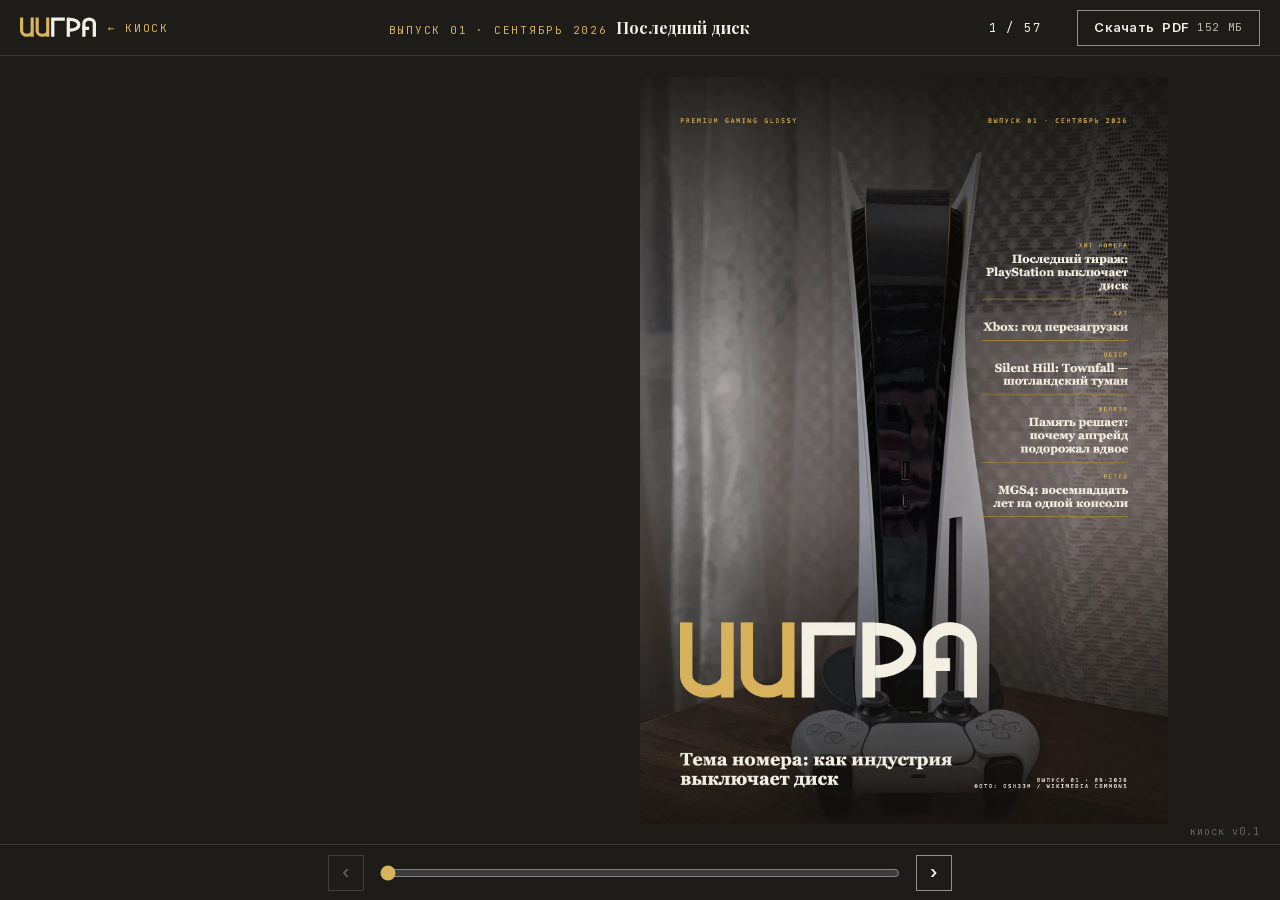
==== read.html @ 0177d6cd "Publish issue 01: Последний диск" ====
<!doctype html>
<html lang="ru">
<head>
  <meta charset="utf-8">
  <meta name="viewport" content="width=device-width, initial-scale=1">
  <title>ИИГРА — листать номер</title>
  <meta name="theme-color" content="#1E1C18">
  <link rel="stylesheet" href="assets/kiosk.css">
</head>
<body class="reader on-dark">
  <header class="bar bar--top">
    <a class="home" href="./" aria-label="Назад в киоск">
      <svg class="logo logo--iigra" viewBox="0.25 -8.25 395.5 116.5" role="img" aria-label="ИИГРА">
        <g class="logo-ai">
          <path d="M8.5 0 V70 A27.5 21.8 0 0 0 63.5 70 M63.5 0 V100"/>
          <path d="M89.5 0 V70 A27.5 21.8 0 0 0 144.5 70 M144.5 0 V100"/>
        </g>
        <g class="logo-ink">
          <path d="M170.75 100 V8.5 H233.75"/>
          <path d="M251.75 0 V100"/>
          <path d="M260.25 8.75 A46 28.25 0 0 1 260.25 65.25"/>
          <path d="M332.75 100 V30 A27.25 21.8 0 0 1 387.25 30 V100"/>
          <path d="M324.5 56 H360"/>
        </g>
      </svg>
      <span class="home-back mono">← Киоск</span>
    </a>
    <div class="bar-title"><span class="mono" id="issue-label"></span><b id="issue-title"></b></div>
    <span class="counter mono" id="counter"></span>
    <a class="btn" id="pdf" href="#" download><span class="lbl">Скачать</span> PDF <small id="pdf-size"></small></a>
  </header>

  <main class="stage" id="stage">
    <div class="book" id="book"></div>
    <span class="ver">киоск v0.1</span>
  </main>

  <footer class="bar bar--bottom">
    <button class="btn nav-btn" id="prev" aria-label="Предыдущая страница">‹</button>
    <input class="scrub" id="scrub" type="range" min="1" value="1" aria-label="Перейти к полосе">
    <button class="btn nav-btn" id="next" aria-label="Следующая страница">›</button>
  </footer>

  <script src="vendor/page-flip/page-flip.browser.js"></script>
  <script src="assets/reader.js"></script>
</body>
</html>
---- assets/kiosk.css ----
/* ИИГРА · киоск. Palette and type from style/brand.md — no new colors. */
@import url("fonts/fonts.css");

:root {
  --ink: #14120E;
  --paper: #F4EFE3;
  --paper-dim: #E9E1CE;
  --gold: #B8912F;
  --gold-bright: #D8B25C;
  --grey: #6E6759;
  --line: rgba(20, 18, 14, .25);
  --desk: #1E1C18;
  --font-display: "Playfair Display", Georgia, serif;
  --font-text: "Inter", "Helvetica Neue", sans-serif;
  --font-mono: "JetBrains Mono", Menlo, monospace;
  --gutter: 32px;
}

* { margin: 0; padding: 0; box-sizing: border-box; }
html { -webkit-text-size-adjust: 100%; }
body { font-family: var(--font-text); background: var(--paper); color: var(--ink); }
a { color: inherit; }
img { display: block; }

/* ---------- Logo (canonical paths from style/brand/logotypes/) ---------- */
.logo { display: block; height: auto; }
.logo g, .logo path, .logo rect { fill: none; stroke-linecap: butt; stroke-linejoin: miter; }
.logo--iigra .logo-ai { stroke: var(--gold); stroke-width: 16.5; }
.logo--iigra .logo-ink { stroke: var(--ink); stroke-width: 17; }
.logo--aiplay .logo-ai { stroke: var(--gold); stroke-width: 17; }
.logo--aiplay .logo-ai-fill { fill: var(--gold); }
.logo--aiplay .logo-ink { stroke: var(--ink); stroke-width: 17; }
.on-dark .logo--iigra .logo-ai, .on-dark .logo--aiplay .logo-ai { stroke: var(--gold-bright); }
.on-dark .logo--aiplay .logo-ai-fill { fill: var(--gold-bright); }
.on-dark .logo--iigra .logo-ink, .on-dark .logo--aiplay .logo-ink { stroke: var(--paper); }

/* ---------- Shared bits ---------- */
.wrap { max-width: 1240px; margin: 0 auto; padding: 0 var(--gutter); }
.mono { font-family: var(--font-mono); font-size: 11px; letter-spacing: .16em; text-transform: uppercase; }
.ver { font-family: var(--font-mono); font-size: 10px; letter-spacing: .1em; color: var(--grey); }

.btn {
  display: inline-flex; align-items: center; justify-content: center; gap: 8px;
  height: 40px; padding: 0 16px;
  font: 600 13px/1 var(--font-text); letter-spacing: .02em; text-decoration: none;
  border: 1.5px solid var(--ink); border-radius: 0; cursor: pointer;
  background: transparent; color: var(--ink); white-space: nowrap;
  transition: background .15s, color .15s, border-color .15s;
}
.btn--solid { background: var(--ink); color: var(--paper); }
.btn:hover { background: var(--gold); border-color: var(--gold); color: var(--ink); }
.btn small { font: 400 11px/1 var(--font-mono); letter-spacing: .06em; opacity: .75; }
.btn:focus-visible, .cover-link:focus-visible { outline: 2px solid var(--gold); outline-offset: 3px; }

/* ---------- Shelf page ---------- */
.strap {
  display: flex; justify-content: space-between; gap: 16px;
  padding: 14px 0; border-bottom: 1px solid var(--ink); color: var(--gold);
}
.masthead { display: flex; align-items: flex-end; justify-content: space-between; gap: 32px; padding: 48px 0 40px; }
.masthead .logo { width: clamp(220px, 34vw, 420px); }
.masthead-copy { max-width: 360px; text-align: right; }
.tagline { font: italic 400 22px/1.3 var(--font-display); }
.lede { margin-top: 10px; font-size: 14px; line-height: 1.55; color: var(--grey); }

.rubric {
  display: flex; align-items: center; gap: 16px; color: var(--gold);
  margin-bottom: 36px;
}
.rubric::after { content: ""; flex: 1; height: 1px; background: var(--line); }

/* The shelf: covers stand on an ink ledge that runs the full width of every row. */
.shelf {
  --cover-w: 260px;
  --cover-h: calc(var(--cover-w) * var(--page-ratio, 1.4142)); /* h/w, set from issues.json */
  --ledge: 14px;
  --cap-h: 212px;
  --row-h: calc(var(--cover-h) + var(--ledge) + var(--cap-h));
  display: grid;
  grid-template-columns: repeat(auto-fill, var(--cover-w));
  grid-auto-rows: var(--row-h);
  column-gap: 56px;
  background:
    linear-gradient(to bottom,
      transparent var(--cover-h),
      var(--ink) var(--cover-h),
      var(--ink) calc(var(--cover-h) + var(--ledge)),
      rgba(20, 18, 14, .14) calc(var(--cover-h) + var(--ledge)),
      transparent calc(var(--cover-h) + var(--ledge) + 18px)) 0 0 / 100% var(--row-h) repeat-y;
  margin: 0 calc(-1 * var(--gutter));
  padding: 0 var(--gutter);
}
.issue { display: flex; flex-direction: column; min-width: 0; }
.cover-link {
  position: relative; display: block; height: var(--cover-h);
  box-shadow: 0 2px 3px rgba(20, 18, 14, .25), 0 18px 32px -14px rgba(20, 18, 14, .55);
  transform-origin: 50% 100%; transition: transform .25s ease, box-shadow .25s ease;
}
.cover-link:hover { transform: translateY(-6px) rotate(-1deg); box-shadow: 0 2px 3px rgba(20, 18, 14, .25), 0 28px 40px -16px rgba(20, 18, 14, .6); }
.cover-link img { width: 100%; height: 100%; object-fit: cover; background: var(--desk); }
.badge {
  position: absolute; top: 14px; left: -6px; padding: 5px 10px 5px 12px;
  background: var(--gold); color: var(--ink);
  font: 700 10px/1 var(--font-mono); letter-spacing: .16em;
}
.caption { height: var(--cap-h); padding-top: calc(var(--ledge) + 22px); display: flex; flex-direction: column; }
.caption .mono { color: var(--gold); }
.issue-title {
  margin-top: 8px; font: 900 26px/1.1 var(--font-display);
  display: -webkit-box; -webkit-line-clamp: 2; -webkit-box-orient: vertical; overflow: hidden;
}
.issue-theme { margin-top: 6px; font-size: 13px; line-height: 1.45; color: var(--grey);
  display: -webkit-box; -webkit-line-clamp: 2; -webkit-box-orient: vertical; overflow: hidden; }
.issue-meta { margin-top: 10px; color: var(--grey); font-size: 10px; }
.issue-actions { margin-top: auto; display: flex; gap: 8px; }
.issue-actions .btn { flex: 1; padding: 0 10px; }

.footer { margin-top: 72px; border-top: 1px solid var(--ink); padding: 28px 0 40px; }
.footer-row { display: flex; align-items: flex-end; justify-content: space-between; gap: 32px; }
.footer .logo { width: 112px; flex: none; }
.disclaimer { max-width: 620px; font-size: 12px; line-height: 1.55; color: var(--grey); }
.footer .ver { margin-top: 18px; }

.empty { padding: 48px 0; color: var(--grey); }

@media (max-width: 760px) {
  :root { --gutter: 16px; }
  .masthead { flex-direction: column; align-items: flex-start; padding: 32px 0 28px; gap: 20px; }
  .masthead .logo { width: min(300px, 78vw); }
  .masthead-copy { text-align: left; }
  .tagline { font-size: 19px; }
  .strap .hide-sm { display: none; }
  .shelf { --cover-w: min(300px, calc(100vw - 2 * var(--gutter))); justify-content: center; }
  .footer-row { flex-direction: column; align-items: flex-start; }
}

/* ---------- Reader page ---------- */
.reader { background: var(--desk); color: var(--paper); height: 100vh; height: 100dvh; overflow: hidden;
  display: grid; grid-template-rows: 56px minmax(0, 1fr) 56px; grid-template-columns: minmax(0, 1fr); }
.bar { display: flex; align-items: center; gap: 16px; padding: 0 20px; }
.bar--top { border-bottom: 1px solid rgba(244, 239, 227, .12); }
.bar--bottom { border-top: 1px solid rgba(244, 239, 227, .12); justify-content: center; }
.home { display: flex; align-items: center; gap: 12px; text-decoration: none; flex: none; }
.home .logo { width: 76px; }
.home-back { color: var(--gold-bright); }
.bar-title { flex: 1; min-width: 0; text-align: center; overflow: hidden; white-space: nowrap; text-overflow: ellipsis; }
.bar-title b { font: 700 16px var(--font-display); letter-spacing: 0; text-transform: none; margin-left: 8px; color: var(--paper); }
.bar-title .mono { color: var(--gold-bright); }
.reader .btn { border-color: rgba(244, 239, 227, .55); color: var(--paper); height: 36px; }
.reader .btn:hover { background: var(--gold-bright); border-color: var(--gold-bright); color: var(--ink); }
.counter { min-width: 92px; text-align: center; color: var(--paper); font-size: 12px; }
.nav-btn { width: 36px; padding: 0; font-size: 18px; }
.nav-btn:disabled { opacity: .3; cursor: default; background: transparent; color: var(--paper); border-color: rgba(244, 239, 227, .55); }
.scrub { width: min(520px, 50vw); accent-color: var(--gold-bright); }

.stage { position: relative; display: flex; align-items: center; justify-content: center; min-width: 0; min-height: 0; overflow: hidden; padding: 20px; }
.book { flex: none; }
.book .pg { background: var(--paper); overflow: hidden; }
.book .pg img { width: 100%; height: 100%; object-fit: fill; }
.book .pg .ph {
  position: absolute; inset: 0; display: flex; align-items: center; justify-content: center;
  font: 400 11px var(--font-mono); letter-spacing: .16em; color: var(--grey); background: var(--paper-dim);
}
.book .pg.is-loaded .ph { display: none; }
.book .pg--blank { background: var(--paper); }
.reader .ver { position: absolute; right: 20px; bottom: 6px; color: rgba(244, 239, 227, .35); }

@media (max-width: 760px) {
  .reader { grid-template-rows: 52px minmax(0, 1fr) 52px; }
  .bar { padding: 0 12px; gap: 10px; }
  .home .logo { width: 60px; }
  .home-back, .bar-title, .btn .lbl { display: none; }
  .bar--top { justify-content: space-between; }
  .stage { padding: 12px; }
  .scrub { width: auto; flex: 1; }
}
/* autoSize is off: the wrapper takes the book's explicit size instead of a padding ratio. */
.book .stf__wrapper { height: 100%; }
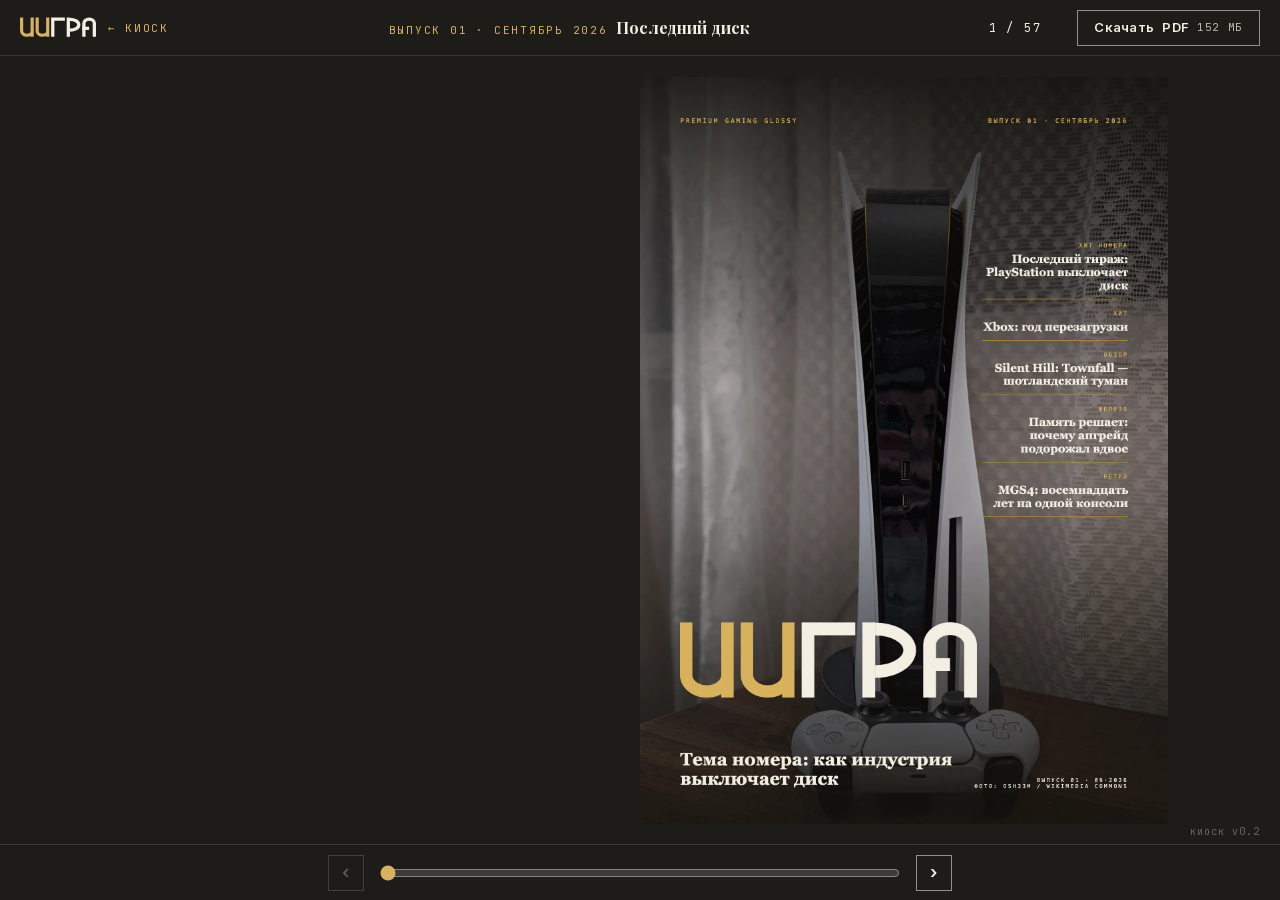
==== commit 72348495: "Update kiosk" ====
--- a/read.html
+++ b/read.html
@@ -32,7 +32,7 @@
 
   <main class="stage" id="stage">
     <div class="book" id="book"></div>
-    <span class="ver">киоск v0.1</span>
+    <span class="ver">киоск v0.2</span>
   </main>
 
   <footer class="bar bar--bottom">
--- a/assets/kiosk.css
+++ b/assets/kiosk.css
@@ -120,6 +120,8 @@
 .footer .logo { width: 112px; flex: none; }
 .disclaimer { max-width: 620px; font-size: 12px; line-height: 1.55; color: var(--grey); }
 .footer .ver { margin-top: 18px; }
+.ver a { color: var(--gold); text-decoration: underline 1px; text-underline-offset: 3px; padding: 8px 0; } /* padding: bigger tap target, no layout shift */
+.ver a:hover { color: var(--ink); }
 
 .empty { padding: 48px 0; color: var(--grey); }
 
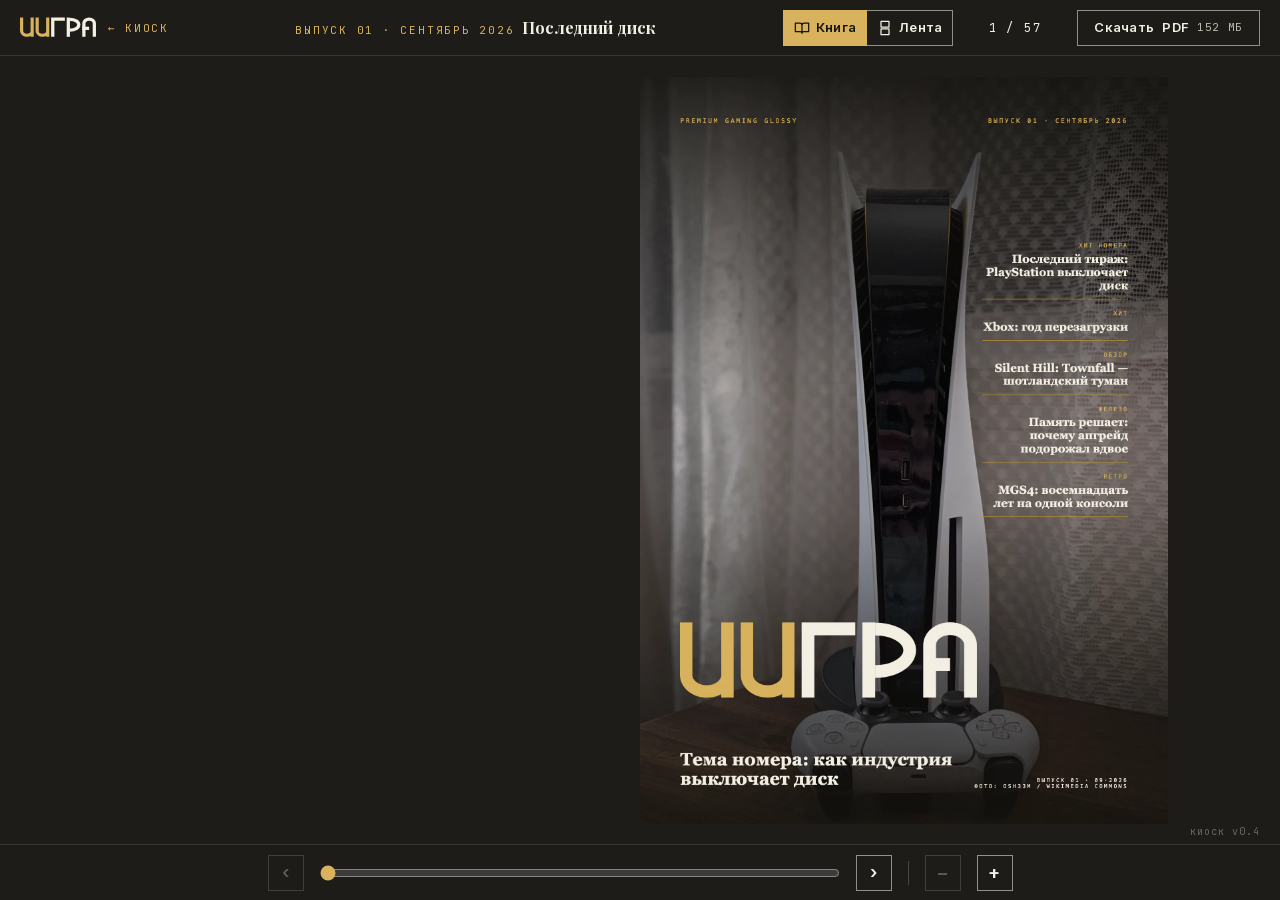
==== commit 5fe409dd: "Update kiosk" ====
--- a/read.html
+++ b/read.html
@@ -26,19 +26,32 @@
       <span class="home-back mono">← Киоск</span>
     </a>
     <div class="bar-title"><span class="mono" id="issue-label"></span><b id="issue-title"></b></div>
+    <div class="view-switch" role="group" aria-label="Режим чтения">
+      <button class="btn view-btn" id="view-book" aria-pressed="true" title="Листать как журнал">
+        <svg viewBox="0 0 18 18" aria-hidden="true"><path d="M1.5 3.5h5a2.5 2.5 0 0 1 2.5 2.5v9a2 2 0 0 0-2-2H1.5z M16.5 3.5h-5A2.5 2.5 0 0 0 9 6v9a2 2 0 0 1 2-2h5.5z"/></svg>
+        <span class="lbl">Книга</span>
+      </button>
+      <button class="btn view-btn" id="view-scroll" aria-pressed="false" title="Читать лентой сверху вниз">
+        <svg viewBox="0 0 18 18" aria-hidden="true"><path d="M4.5 1.5h9v6.5h-9z M4.5 10h9v6.5h-9z"/></svg>
+        <span class="lbl">Лента</span>
+      </button>
+    </div>
     <span class="counter mono" id="counter"></span>
     <a class="btn" id="pdf" href="#" download><span class="lbl">Скачать</span> PDF <small id="pdf-size"></small></a>
   </header>
 
   <main class="stage" id="stage">
     <div class="book" id="book"></div>
-    <span class="ver">киоск v0.2</span>
+    <span class="ver">киоск v0.4</span>
   </main>
 
   <footer class="bar bar--bottom">
     <button class="btn nav-btn" id="prev" aria-label="Предыдущая страница">‹</button>
     <input class="scrub" id="scrub" type="range" min="1" value="1" aria-label="Перейти к полосе">
     <button class="btn nav-btn" id="next" aria-label="Следующая страница">›</button>
+    <span class="bar-sep" aria-hidden="true"></span>
+    <button class="btn nav-btn" id="zoom-out" aria-label="Уменьшить">−</button>
+    <button class="btn nav-btn" id="zoom-in" aria-label="Увеличить">+</button>
   </footer>
 
   <script src="vendor/page-flip/page-flip.browser.js"></script>
--- a/assets/kiosk.css
+++ b/assets/kiosk.css
@@ -48,7 +48,6 @@
   transition: background .15s, color .15s, border-color .15s;
 }
 .btn--solid { background: var(--ink); color: var(--paper); }
-.btn:hover { background: var(--gold); border-color: var(--gold); color: var(--ink); }
 .btn small { font: 400 11px/1 var(--font-mono); letter-spacing: .06em; opacity: .75; }
 .btn:focus-visible, .cover-link:focus-visible { outline: 2px solid var(--gold); outline-offset: 3px; }
 
@@ -96,7 +95,6 @@
   box-shadow: 0 2px 3px rgba(20, 18, 14, .25), 0 18px 32px -14px rgba(20, 18, 14, .55);
   transform-origin: 50% 100%; transition: transform .25s ease, box-shadow .25s ease;
 }
-.cover-link:hover { transform: translateY(-6px) rotate(-1deg); box-shadow: 0 2px 3px rgba(20, 18, 14, .25), 0 28px 40px -16px rgba(20, 18, 14, .6); }
 .cover-link img { width: 100%; height: 100%; object-fit: cover; background: var(--desk); }
 .badge {
   position: absolute; top: 14px; left: -6px; padding: 5px 10px 5px 12px;
@@ -121,7 +119,6 @@
 .disclaimer { max-width: 620px; font-size: 12px; line-height: 1.55; color: var(--grey); }
 .footer .ver { margin-top: 18px; }
 .ver a { color: var(--gold); text-decoration: underline 1px; text-underline-offset: 3px; padding: 8px 0; } /* padding: bigger tap target, no layout shift */
-.ver a:hover { color: var(--ink); }
 
 .empty { padding: 48px 0; color: var(--grey); }
 
@@ -149,10 +146,9 @@
 .bar-title b { font: 700 16px var(--font-display); letter-spacing: 0; text-transform: none; margin-left: 8px; color: var(--paper); }
 .bar-title .mono { color: var(--gold-bright); }
 .reader .btn { border-color: rgba(244, 239, 227, .55); color: var(--paper); height: 36px; }
-.reader .btn:hover { background: var(--gold-bright); border-color: var(--gold-bright); color: var(--ink); }
 .counter { min-width: 92px; text-align: center; color: var(--paper); font-size: 12px; }
 .nav-btn { width: 36px; padding: 0; font-size: 18px; }
-.nav-btn:disabled { opacity: .3; cursor: default; background: transparent; color: var(--paper); border-color: rgba(244, 239, 227, .55); }
+.reader .btn:disabled { opacity: .3; cursor: default; background: transparent; color: var(--paper); border-color: rgba(244, 239, 227, .55); }
 .scrub { width: min(520px, 50vw); accent-color: var(--gold-bright); }
 
 .stage { position: relative; display: flex; align-items: center; justify-content: center; min-width: 0; min-height: 0; overflow: hidden; padding: 20px; }
@@ -165,7 +161,33 @@
 }
 .book .pg.is-loaded .ph { display: none; }
 .book .pg--blank { background: var(--paper); }
-.reader .ver { position: absolute; right: 20px; bottom: 6px; color: rgba(244, 239, 227, .35); }
+/* Reading mode switch (top bar): book / scroll. */
+.view-switch { display: flex; flex: none; }
+.reader .view-btn { gap: 6px; padding: 0 10px; }
+.reader .view-btn + .view-btn { border-left-width: 0; }
+.view-btn svg { width: 16px; height: 16px; fill: none; stroke: currentColor; stroke-width: 1.4; stroke-linejoin: round; }
+.reader .view-btn[aria-pressed="true"] { background: var(--gold-bright); border-color: var(--gold-bright); color: var(--ink); }
+
+/* Scroll view: every page in one column, scrolled natively; width set by reader.js (+/− zoom). */
+.scroll { position: absolute; inset: 0; overflow: auto; overscroll-behavior: contain; padding: 20px 0 32px; outline: none; }
+.scroll-col { margin: 0 auto; display: flex; flex-direction: column; gap: 16px; }
+.sp { position: relative; flex: none; aspect-ratio: var(--page-ar); background: var(--paper-dim); }
+.sp img { position: absolute; inset: 0; width: 100%; height: 100%; }
+.sp .ph { position: absolute; inset: 0; display: flex; align-items: center; justify-content: center;
+  font: 400 11px var(--font-mono); letter-spacing: .16em; color: var(--grey); }
+.sp.is-loaded .ph { display: none; }
+
+.bar-sep { width: 1px; height: 24px; background: rgba(244, 239, 227, .2); }
+
+/* Zoom layer over the stage (reader.js): the visible page(s) at full resolution, panned and scaled. */
+.zoom { position: absolute; inset: 0; z-index: 5; overflow: hidden; background: var(--desk);
+  touch-action: none; cursor: grab; user-select: none; -webkit-user-select: none; }
+.zoom.is-dragging { cursor: grabbing; }
+.zoom-sheet { position: absolute; left: 0; top: 0; display: flex; transform-origin: 0 0; background: var(--paper); }
+.zoom-sheet img { flex: 1 1 0; min-width: 0; height: 100%; -webkit-user-drag: none; }
+.reader .zoom-close { position: absolute; top: 12px; right: 12px; width: 36px; padding: 0; font-size: 20px;
+  background: rgba(30, 28, 24, .85); }
+.reader .ver { z-index: 6; pointer-events: none; position: absolute; right: 20px; bottom: 6px; color: rgba(244, 239, 227, .35); }
 
 @media (max-width: 760px) {
   .reader { grid-template-rows: 52px minmax(0, 1fr) 52px; }
@@ -175,6 +197,18 @@
   .bar--top { justify-content: space-between; }
   .stage { padding: 12px; }
   .scrub { width: auto; flex: 1; }
+  .counter { min-width: 0; }
+  .reader .view-btn { padding: 0 9px; }
+  .scroll { padding: 12px 0 24px; }
+  .scroll-col { gap: 12px; }
 }
 /* autoSize is off: the wrapper takes the book's explicit size instead of a padding ratio. */
 .book .stf__wrapper { height: 100%; }
+
+/* Hover only where a pointer really hovers: on touch screens :hover sticks after a tap. */
+@media (hover: hover) {
+  .btn:hover { background: var(--gold); border-color: var(--gold); color: var(--ink); }
+  .cover-link:hover { transform: translateY(-6px) rotate(-1deg); box-shadow: 0 2px 3px rgba(20, 18, 14, .25), 0 28px 40px -16px rgba(20, 18, 14, .6); }
+  .ver a:hover { color: var(--ink); }
+  .reader .btn:hover:not(:disabled) { background: var(--gold-bright); border-color: var(--gold-bright); color: var(--ink); }
+}
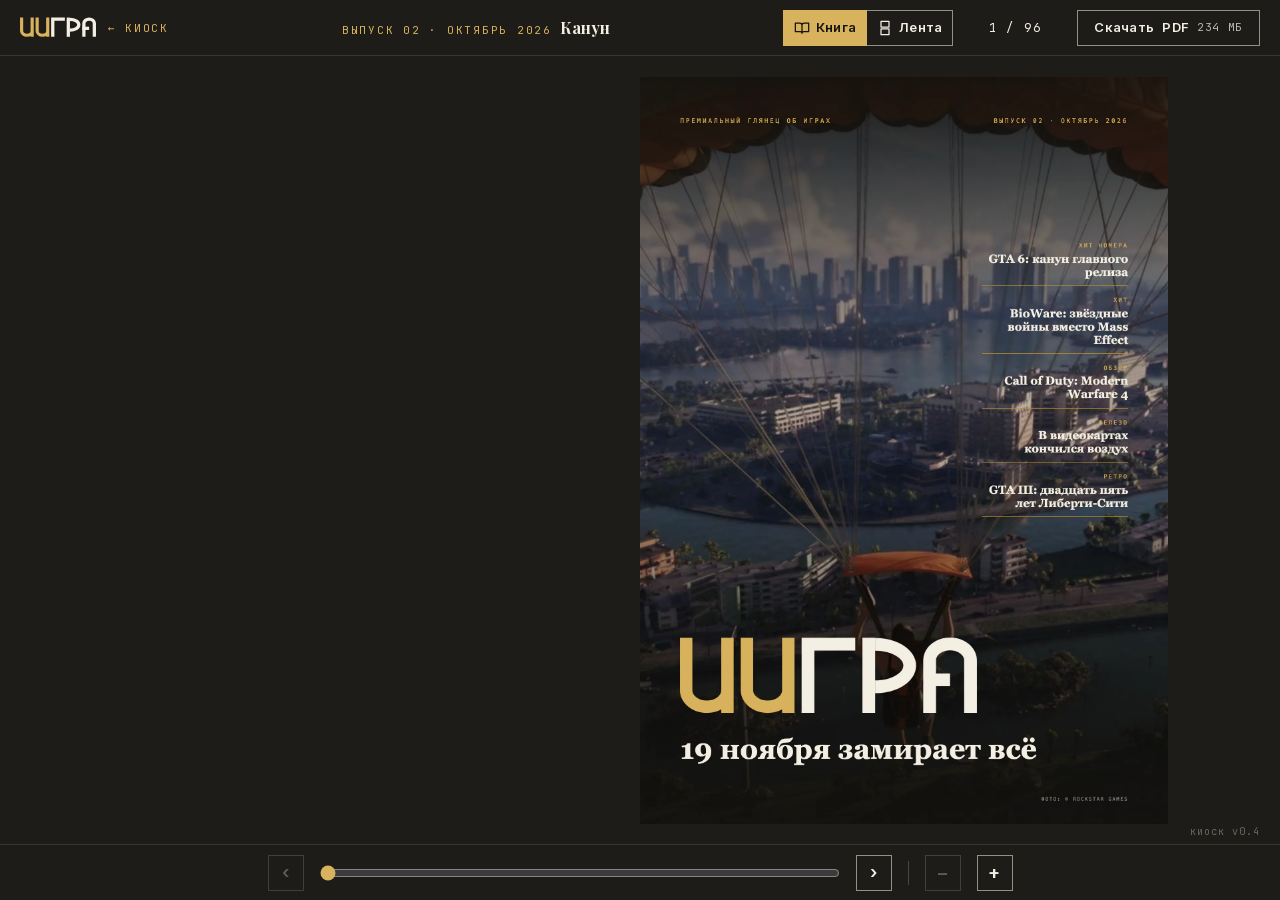
==== commit 7985c848: "Update kiosk" ====
--- a/read.html
+++ b/read.html
@@ -5,6 +5,9 @@
   <meta name="viewport" content="width=device-width, initial-scale=1">
   <title>ИИГРА — листать номер</title>
   <meta name="theme-color" content="#1E1C18">
+  <link rel="icon" href="favicon.ico" sizes="32x32">
+  <link rel="icon" href="assets/favicon.svg" type="image/svg+xml">
+  <link rel="apple-touch-icon" href="assets/apple-touch-icon.png">
   <link rel="stylesheet" href="assets/kiosk.css">
 </head>
 <body class="reader on-dark">
--- a/assets/kiosk.css
+++ b/assets/kiosk.css
@@ -52,15 +52,11 @@
 .btn:focus-visible, .cover-link:focus-visible { outline: 2px solid var(--gold); outline-offset: 3px; }
 
 /* ---------- Shelf page ---------- */
-.strap {
-  display: flex; justify-content: space-between; gap: 16px;
-  padding: 14px 0; border-bottom: 1px solid var(--ink); color: var(--gold);
-}
 .masthead { display: flex; align-items: flex-end; justify-content: space-between; gap: 32px; padding: 48px 0 40px; }
 .masthead .logo { width: clamp(220px, 34vw, 420px); }
-.masthead-copy { max-width: 360px; text-align: right; }
-.tagline { font: italic 400 22px/1.3 var(--font-display); }
-.lede { margin-top: 10px; font-size: 14px; line-height: 1.55; color: var(--grey); }
+.masthead-copy { max-width: 460px; text-align: right; }
+.tagline { font: italic 400 clamp(19px, 1.9vw, 22px)/1.3 var(--font-display); white-space: nowrap; }
+.lede { margin: 10px 0 0 auto; max-width: 360px; font-size: 14px; line-height: 1.55; color: var(--grey); }
 
 .rubric {
   display: flex; align-items: center; gap: 16px; color: var(--gold);
@@ -127,8 +123,8 @@
   .masthead { flex-direction: column; align-items: flex-start; padding: 32px 0 28px; gap: 20px; }
   .masthead .logo { width: min(300px, 78vw); }
   .masthead-copy { text-align: left; }
-  .tagline { font-size: 19px; }
-  .strap .hide-sm { display: none; }
+  .tagline { font-size: 19px; white-space: normal; }
+  .lede { margin-left: 0; }
   .shelf { --cover-w: min(300px, calc(100vw - 2 * var(--gutter))); justify-content: center; }
   .footer-row { flex-direction: column; align-items: flex-start; }
 }
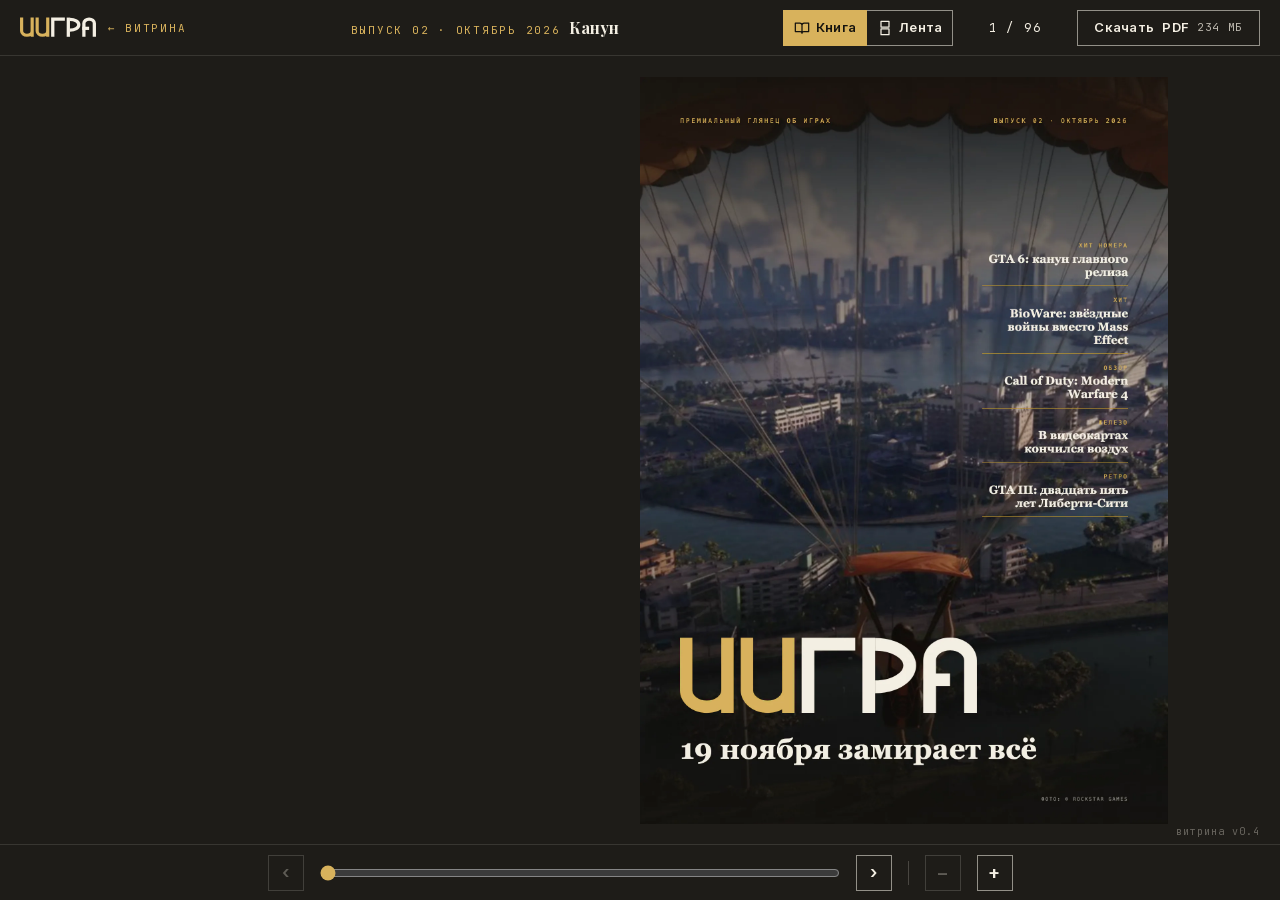
==== commit 81119916: "Update kiosk" ====
--- a/read.html
+++ b/read.html
@@ -12,7 +12,7 @@
 </head>
 <body class="reader on-dark">
   <header class="bar bar--top">
-    <a class="home" href="./" aria-label="Назад в киоск">
+    <a class="home" href="./" aria-label="Назад на витрину">
       <svg class="logo logo--iigra" viewBox="0.25 -8.25 395.5 116.5" role="img" aria-label="ИИГРА">
         <g class="logo-ai">
           <path d="M8.5 0 V70 A27.5 21.8 0 0 0 63.5 70 M63.5 0 V100"/>
@@ -26,7 +26,7 @@
           <path d="M324.5 56 H360"/>
         </g>
       </svg>
-      <span class="home-back mono">← Киоск</span>
+      <span class="home-back mono">← Витрина</span>
     </a>
     <div class="bar-title"><span class="mono" id="issue-label"></span><b id="issue-title"></b></div>
     <div class="view-switch" role="group" aria-label="Режим чтения">
@@ -45,7 +45,7 @@
 
   <main class="stage" id="stage">
     <div class="book" id="book"></div>
-    <span class="ver">киоск v0.4</span>
+    <span class="ver">витрина v0.4</span>
   </main>
 
   <footer class="bar bar--bottom">
